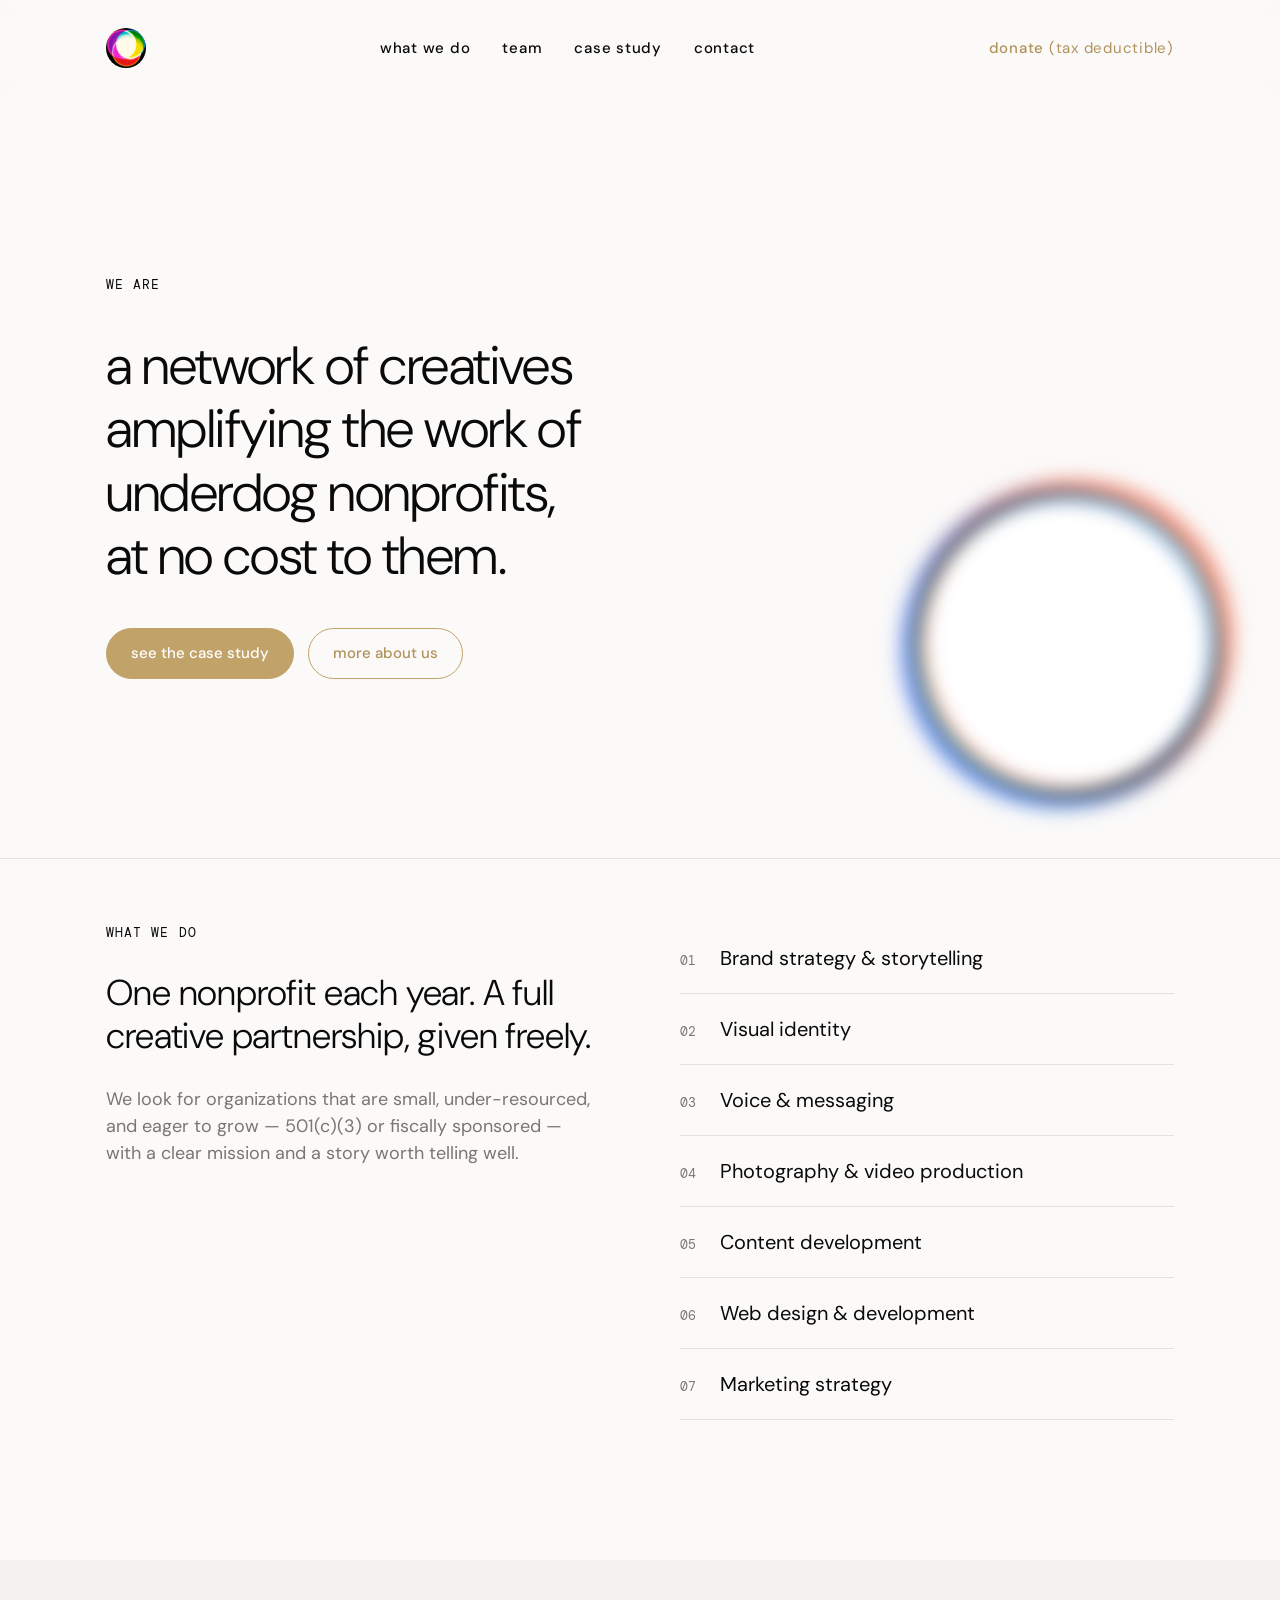
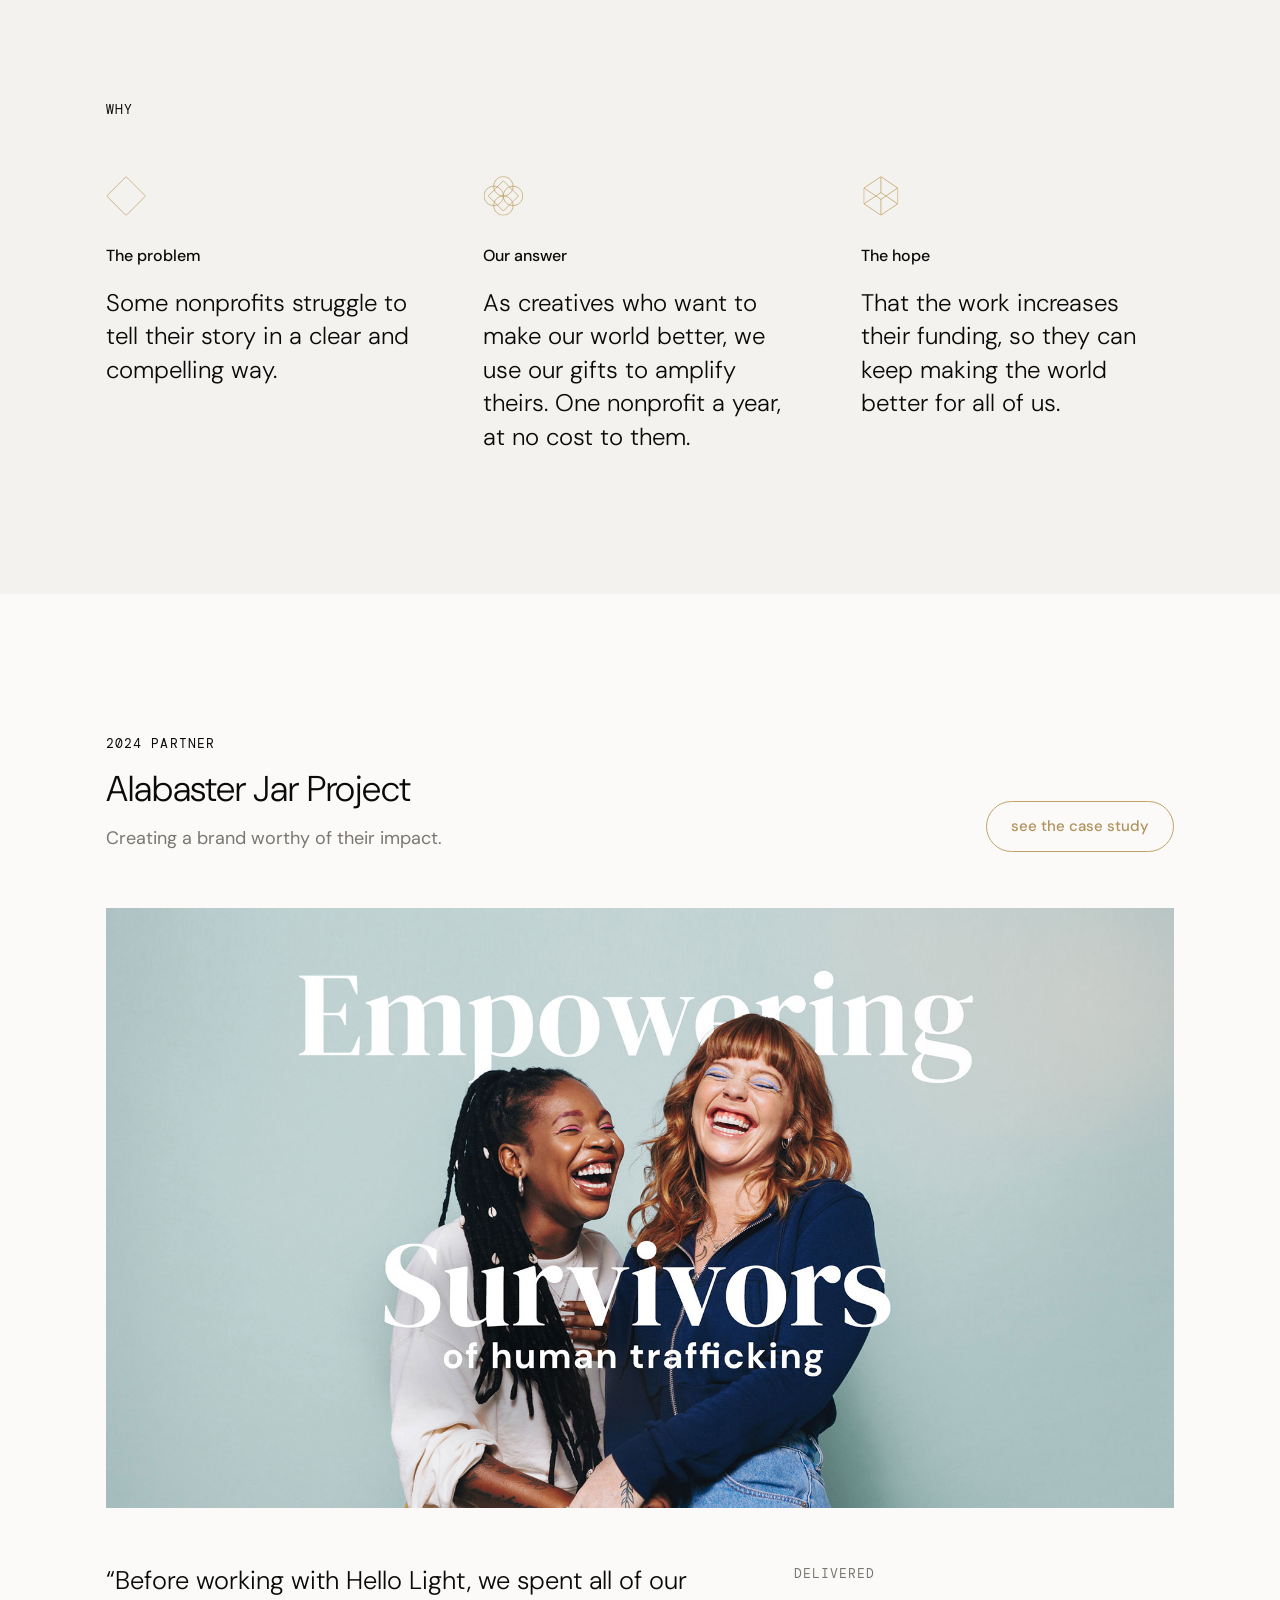
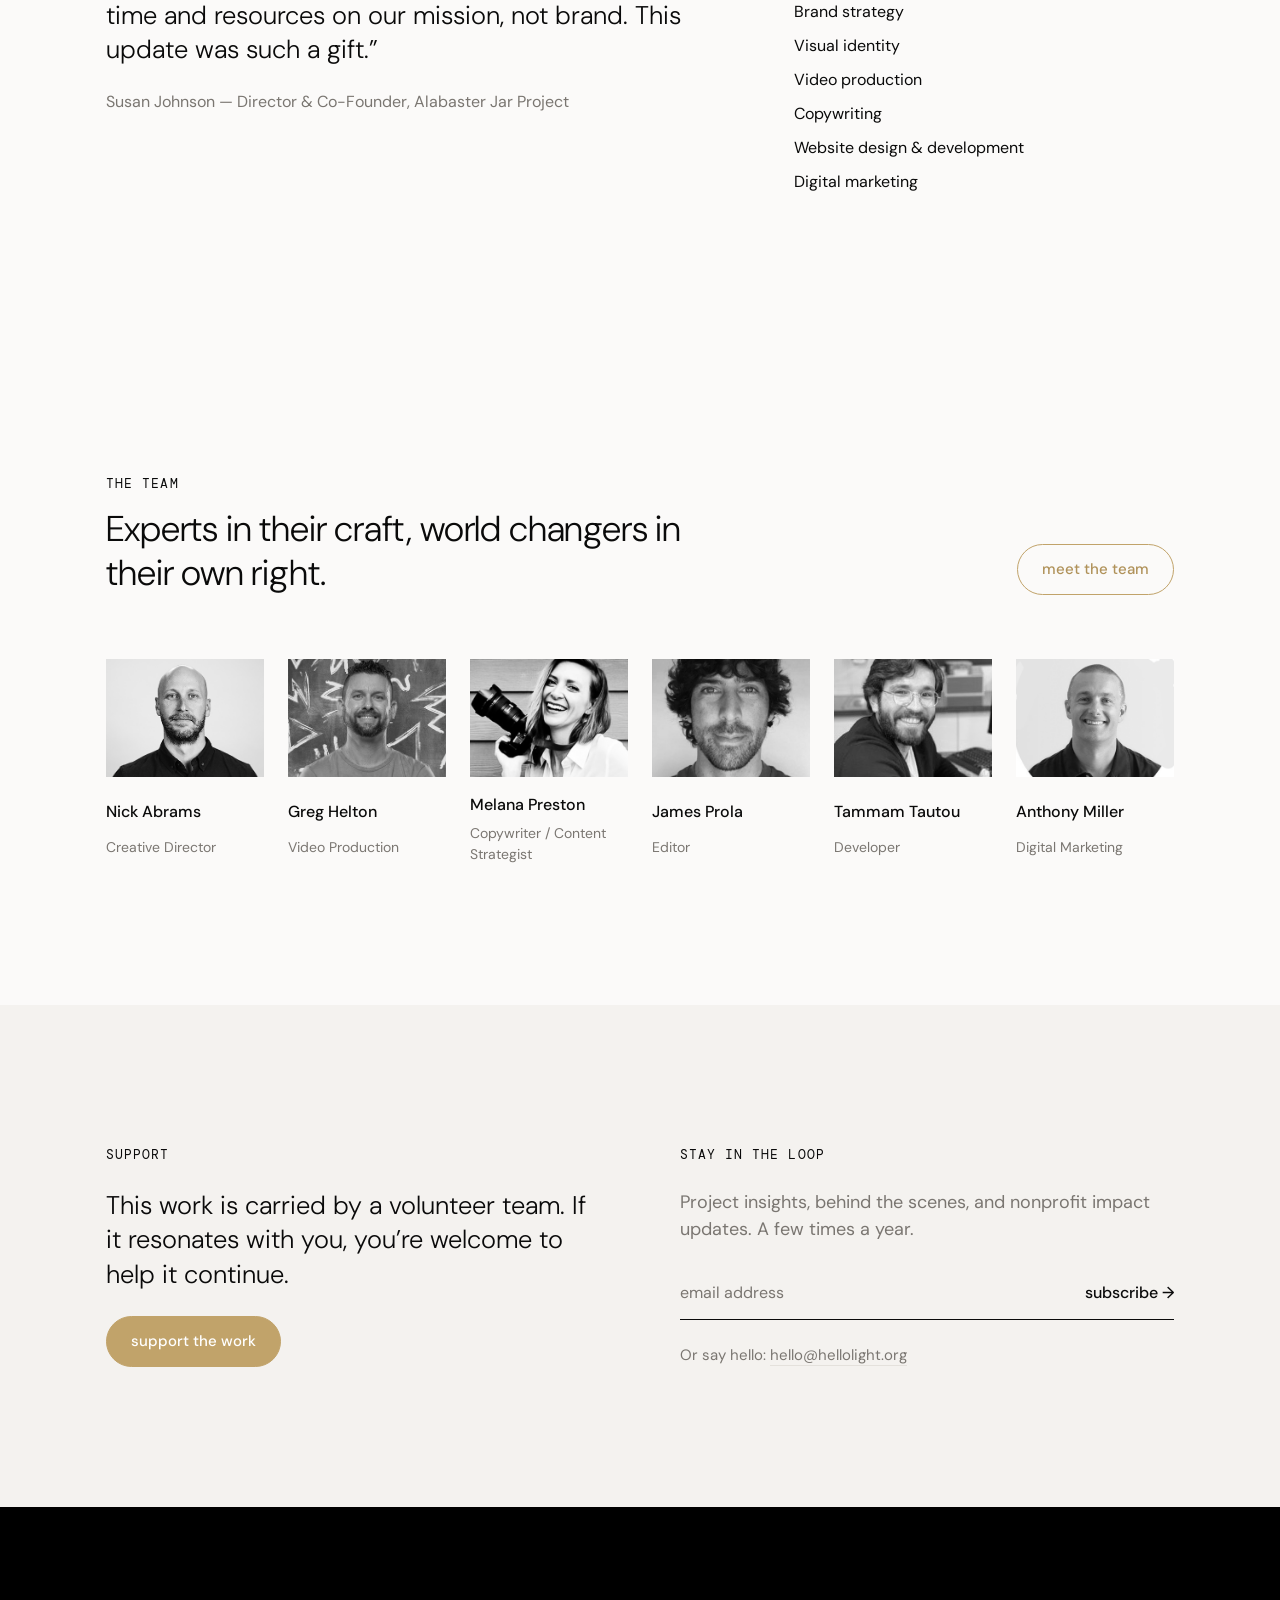
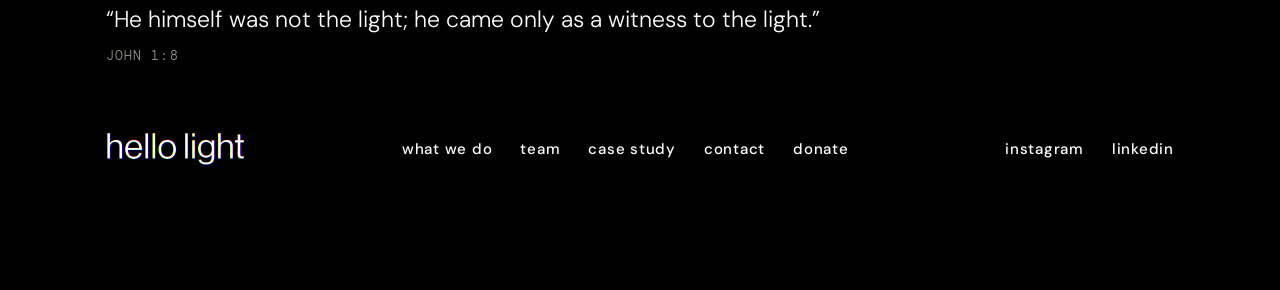
==== index.html @ 3134541d "Hello Light site v1: home, case study, team, privacy Co-Authored-By: Claude Fable 5.1 <noreply@anthr" ====
<!doctype html>
<html lang="en">
<head>
  <meta charset="utf-8">
  <meta name="viewport" content="width=device-width, initial-scale=1">
  <title>Hello Light — creatives amplifying underdog nonprofits</title>
  <meta name="description" content="A network of creatives amplifying the work of underdog nonprofits, at no cost to them. One nonprofit each year.">
  <meta property="og:title" content="Hello Light">
  <meta property="og:description" content="A network of creatives amplifying the work of underdog nonprofits, at no cost to them.">
  <meta property="og:type" content="website">
  <link rel="preconnect" href="https://fonts.googleapis.com">
  <link rel="preconnect" href="https://fonts.gstatic.com" crossorigin>
  <link href="https://fonts.googleapis.com/css2?family=DM+Mono:wght@400&family=DM+Sans:opsz,wght@9..40,300;9..40,400;9..40,500&display=swap" rel="stylesheet">
  <link rel="icon" type="image/png" sizes="32x32" href="assets/favicon-32.png">
  <link rel="icon" type="image/png" sizes="64x64" href="assets/favicon-64.png">
  <link rel="apple-touch-icon" href="assets/apple-touch-icon.png">
  <link rel="stylesheet" href="styles.css">
</head>
<body>

  <header class="nav" id="top">
    <a class="mark" href="#top" aria-label="Hello Light — home"><img src="assets/home/StoS-Website.jpg" alt="" width="40" height="40"></a>
    <nav class="nav__links" aria-label="Primary">
      <a href="#what-we-do">what we do</a>
      <a href="team.html">team</a>
      <a href="case-study.html">case study</a>
      <a href="#contact">contact</a>
    </nav>
    <a class="nav__donate" href="#support">donate <span>(tax deductible)</span></a>
    <button class="nav__toggle" aria-label="Menu" aria-expanded="false" aria-controls="mobile-menu">
      <span></span><span></span>
    </button>
  </header>

  <nav class="mobile-menu" id="mobile-menu" aria-label="Mobile">
    <a href="#what-we-do">what we do</a>
    <a href="team.html">team</a>
    <a href="case-study.html">case study</a>
    <a href="#contact">contact</a>
    <a href="#support" class="gold">donate</a>
  </nav>

  <main>

    <section class="hero">
      <div class="orb" aria-hidden="true">
        <span class="orb__r"></span><span class="orb__g"></span><span class="orb__b"></span><span class="orb__core"></span>
      </div>
      <p class="eyebrow">we are</p>
      <h1>a network of creatives amplifying the work of underdog nonprofits, at&nbsp;no&nbsp;cost&nbsp;to&nbsp;them.</h1>
      <div class="hero__ctas">
        <a class="btn btn--filled" href="case-study.html">see the case study</a>
        <a class="btn" href="#what-we-do">more about us</a>
      </div>
    </section>

    <section class="what" id="what-we-do">
      <div class="what__left">
        <p class="eyebrow">what we do</p>
        <h2>One nonprofit each year. A full creative partnership, given freely.</h2>
        <p class="muted">We look for organizations that are small, under-resourced, and eager to grow — 501(c)(3) or fiscally sponsored — with a clear mission and a story worth telling well.</p>
      </div>
      <ol class="services">
        <li><span>01</span>Brand strategy &amp; storytelling</li>
        <li><span>02</span>Visual identity</li>
        <li><span>03</span>Voice &amp; messaging</li>
        <li><span>04</span>Photography &amp; video production</li>
        <li><span>05</span>Content development</li>
        <li><span>06</span>Web design &amp; development</li>
        <li><span>07</span>Marketing strategy</li>
      </ol>
    </section>

    <section class="why">
      <p class="eyebrow">why</p>
      <div class="why__cols">
        <div>
          <img class="why__icon" src="assets/home/icon-problem.svg" alt="" width="40" height="40">
          <h3>The problem</h3>
          <p>Some nonprofits struggle to tell their story in a clear and compelling way.</p>
        </div>
        <div>
          <img class="why__icon" src="assets/home/icon-solution.svg" alt="" width="40" height="40">
          <h3>Our answer</h3>
          <p>As creatives who want to make our world better, we use our gifts to amplify theirs. One nonprofit a year, at no cost to them.</p>
        </div>
        <div>
          <img class="why__icon" src="assets/home/icon-transformation.svg" alt="" width="40" height="40">
          <h3>The hope</h3>
          <p>That the work increases their funding, so they can keep making the world better for all of us.</p>
        </div>
      </div>
    </section>

    <section class="case" id="case-study">
      <div class="case__head">
        <div>
          <p class="eyebrow">2024 partner</p>
          <h2>Alabaster Jar Project</h2>
          <p class="muted">Creating a brand worthy of their impact.</p>
        </div>
        <a class="btn" href="case-study.html">see the case study</a>
      </div>
      <figure class="case__media">
        <img src="assets/home/Hello-Light-Alabaster-Jar-Project-Hero-Banner.jpg" alt="Alabaster Jar Project — new website hero" loading="lazy">
      </figure>
      <div class="case__row">
        <blockquote>
          <p>“Before working with Hello Light, we spent all of our time and resources on our mission, not brand. This update was such a gift.”</p>
          <cite>Susan Johnson — Director &amp; Co-Founder, Alabaster Jar Project</cite>
        </blockquote>
        <ul class="delivered">
          <li class="eyebrow">delivered</li>
          <li>Brand strategy</li>
          <li>Visual identity</li>
          <li>Video production</li>
          <li>Copywriting</li>
          <li>Website design &amp; development</li>
          <li>Digital marketing</li>
        </ul>
      </div>
    </section>

    <section class="team" id="team">
      <div class="team__head">
        <div>
          <p class="eyebrow">the team</p>
          <h2>Experts in their craft, world changers in their own right.</h2>
        </div>
        <a class="btn" href="team.html">meet the team</a>
      </div>
      <ul class="team__grid">
        <li><div class="portrait"><img src="assets/team/nick.jpg" alt="" loading="lazy"></div><strong>Nick Abrams</strong><span>Creative Director</span></li>
        <li><div class="portrait"><img src="assets/team/greg.jpg" alt="" loading="lazy"></div><strong>Greg Helton</strong><span>Video Production</span></li>
        <li><div class="portrait"><img src="assets/team/melana.jpg" alt="" loading="lazy"></div><strong>Melana Preston</strong><span>Copywriter / Content Strategist</span></li>
        <li><div class="portrait"><img src="assets/team/jimmy.jpg" alt="" loading="lazy"></div><strong>James Prola</strong><span>Editor</span></li>
        <li><div class="portrait"><img src="assets/team/tammam.jpg" alt="" loading="lazy"></div><strong>Tammam Tautou</strong><span>Developer</span></li>
        <li><div class="portrait"><img src="assets/team/anthony.jpg" alt="" loading="lazy"></div><strong>Anthony Miller</strong><span>Digital Marketing</span></li>
      </ul>
    </section>

    <section class="support" id="support">
      <div class="support__ask">
        <p class="eyebrow">support</p>
        <p class="lede">This work is carried by a volunteer team. If it resonates with you, you’re welcome to help it continue.</p>
        <!-- Point this at your giving page (The Cause / Givebutter / etc.) -->
        <a class="btn btn--filled" href="#" data-donate>support the work</a>
      </div>
      <div class="support__news" id="contact">
        <p class="eyebrow">stay in the loop</p>
        <p class="muted">Project insights, behind the scenes, and nonprofit impact updates. A few times a year.</p>
        <!-- Wire `action` to your newsletter provider (Mailchimp / Buttondown / Formspree). -->
        <form class="newsletter" action="#" method="post">
          <label class="sr-only" for="email">Email address</label>
          <input id="email" name="email" type="email" placeholder="email address" required autocomplete="email">
          <button type="submit">subscribe <span aria-hidden="true">→</span></button>
        </form>
        <p class="muted small">Or say hello: <a href="mailto:hello@hellolight.org">hello@hellolight.org</a></p>
      </div>
    </section>

  </main>

  <footer class="footer">
    <p class="verse">“He himself was not the light; he came only as a witness to the light.”<br><span>John 1:8</span></p>
    <div class="footer__row">
      <a class="wordmark" href="#top"><img class="footer__logo" src="assets/home/hello-light-logo-horizontal-dark.svg" alt="hello light"></a>
      <nav class="footer__links" aria-label="Footer">
        <a href="#what-we-do">what we do</a>
        <a href="team.html">team</a>
        <a href="case-study.html">case study</a>
        <a href="#contact">contact</a>
        <a href="#support">donate</a>
      </nav>
      <div class="footer__social">
        <a href="https://www.instagram.com/_hello_light" rel="noopener" target="_blank">instagram</a>
        <a href="https://www.linkedin.com/company/hellolight" rel="noopener" target="_blank">linkedin</a>
      </div>
    </div>
    <div class="footer__legal">
      <span>© <span id="year">2026</span> Hello Light. All rights reserved.</span>
      <a href="privacy.html">Privacy &amp; Terms</a>
    </div>
  </footer>

  <script src="main.js"></script>
</body>
</html>
---- styles.css ----
/* ---------- Hello Light — base ---------- */
:root {
  --bg: #fbfaf9;
  --bg-2: #f4f2ef;
  --ink: #0a0a0a;
  --muted: #7a7671;
  --line: #e4e1dc;
  --gold: #c1a36a;
  --gold-deep: #b0925a;

  --sans: "DM Sans", system-ui, -apple-system, sans-serif;
  --mono: "DM Mono", ui-monospace, SFMono-Regular, Menlo, monospace;
  /* Wordmark: Neue Haas Grotesk Display Pro 55 Roman when you add an Adobe Fonts kit. */
  --wordmark: "neue-haas-grotesk-display", "DM Sans", system-ui, sans-serif;

  --pad: clamp(24px, 8.3vw, 120px);
  --max: 1440px;
}

*, *::before, *::after { box-sizing: border-box; }
html { scroll-behavior: smooth; -webkit-text-size-adjust: 100%; }
body {
  margin: 0;
  background: var(--bg);
  color: var(--ink);
  font-family: var(--sans);
  font-weight: 400;
  font-size: 18px;
  line-height: 1.5;
  -webkit-font-smoothing: antialiased;
}
img { max-width: 100%; display: block; }
a { color: inherit; text-decoration: none; }
h1, h2, h3, p, ul, ol, figure, blockquote { margin: 0; }
ul, ol { padding: 0; list-style: none; }
.sr-only { position: absolute; width: 1px; height: 1px; overflow: hidden; clip: rect(0 0 0 0); white-space: nowrap; }

/* ---------- type ---------- */
.eyebrow {
  font-family: var(--mono);
  font-size: 13px;
  letter-spacing: 0.08em;
  text-transform: uppercase;
  color: var(--ink);
}
h1 {
  font-weight: 300;
  font-size: clamp(34px, 4.2vw, 60px);
  line-height: 1.18;
  letter-spacing: -0.01em;
  max-width: min(20ch, 60%);
  position: relative; z-index: 1;
}
h2 {
  font-weight: 300;
  font-size: clamp(28px, 2.8vw, 40px);
  line-height: 1.22;
  letter-spacing: -0.005em;
}
h3 { font-weight: 500; font-size: 16px; }
.muted { color: var(--muted); }
.small { font-size: 15px; }
.lede { font-weight: 300; font-size: clamp(22px, 2vw, 28px); line-height: 1.35; }
.wordmark { font-family: var(--wordmark); font-size: 22px; letter-spacing: 0.05em; display: inline-flex; align-items: center; }
.wordmark img { height: 22px; width: auto; display: block; }
.wordmark--light { color: #fff; }
.mark { display: inline-flex; }
.mark img { width: 40px; height: 40px; border-radius: 50%; display: block; transition: transform .4s ease; }
.mark:hover img { transform: rotate(120deg); }

/* ---------- buttons ---------- */
.btn {
  display: inline-flex; align-items: center; gap: 8px;
  padding: 13px 24px;
  border: 1px solid var(--gold);
  border-radius: 999px;
  font-weight: 500;
  font-size: 15px;
  color: var(--gold-deep);
  transition: background .25s ease, color .25s ease, border-color .25s ease, transform .25s ease;
  white-space: nowrap;
}
.btn:hover { background: var(--gold); color: #fff; }
.btn--filled { background: var(--gold); color: #fff; }
.btn--filled:hover { background: var(--gold-deep); border-color: var(--gold-deep); }
.btn:active { transform: translateY(1px); }

/* ---------- layout ---------- */
section, .nav, .footer { padding-left: var(--pad); padding-right: var(--pad); }
section > *, .nav > *, .footer > * { max-width: var(--max); }

/* nav */
.nav {
  position: sticky; top: 0; z-index: 20;
  display: flex; align-items: center; justify-content: space-between;
  padding-top: 28px; padding-bottom: 28px;
  background: color-mix(in srgb, var(--bg) 86%, transparent);
  backdrop-filter: blur(10px); -webkit-backdrop-filter: blur(10px);
  transition: padding .3s ease;
}
.nav.is-scrolled { padding-top: 16px; padding-bottom: 16px; }
.nav__links { display: flex; gap: 32px; }
.nav__links a, .nav__donate, .footer__links a, .footer__social a {
  font-weight: 500; font-size: 15px; letter-spacing: 0.05em;
  position: relative;
}
.nav__links a::after, .footer__links a::after, .footer__social a::after {
  content: ""; position: absolute; left: 0; bottom: -4px; height: 1px; width: 100%;
  background: currentColor; transform: scaleX(0); transform-origin: left;
  transition: transform .3s ease;
}
.nav__links a:hover::after, .footer__links a:hover::after, .footer__social a:hover::after { transform: scaleX(1); }
.nav__donate { color: var(--gold-deep); }
.nav__donate span { font-weight: 400; }
.nav__toggle {
  display: none; background: none; border: 0; padding: 8px; cursor: pointer;
  width: 40px; height: 40px; flex-direction: column; justify-content: center; gap: 6px;
}
.nav__toggle span { display: block; height: 1px; background: var(--ink); transition: transform .3s ease, opacity .3s ease; }
.nav__toggle[aria-expanded="true"] span:first-child { transform: translateY(3.5px) rotate(45deg); }
.nav__toggle[aria-expanded="true"] span:last-child { transform: translateY(-3.5px) rotate(-45deg); }
.mobile-menu {
  display: none; flex-direction: column; gap: 24px;
  padding: 24px var(--pad) 40px;
  background: var(--bg); border-bottom: 1px solid var(--line);
  font-weight: 300; font-size: 28px;
}
.mobile-menu.is-open { display: flex; }
.mobile-menu .gold { color: var(--gold-deep); }

/* hero */
.hero {
  position: relative; overflow: hidden;
  padding-top: clamp(96px, 14vw, 200px); padding-bottom: clamp(96px, 14vw, 200px);
  display: flex; flex-direction: column; gap: 40px;
}
.hero .eyebrow, .hero__ctas { position: relative; z-index: 1; }
.hero h1 { max-width: min(20ch, 62%); }
.hero__ctas { display: flex; flex-wrap: wrap; gap: 14px; }

/* the light — chromatic aberration orb, kept quiet */
.orb {
  position: absolute; right: calc(var(--pad) - 60px); top: 50%;
  width: clamp(220px, 26vw, 380px); aspect-ratio: 1;
  transform: translateY(-50%);
  pointer-events: none;
  opacity: .95;
  z-index: 0;
}
.orb span { position: absolute; inset: 0; border-radius: 50%; filter: blur(10px); }
.orb__r { background: radial-gradient(circle, transparent 0 56%, rgba(255,70,30,.9) 60%, transparent 68%); transform: translate(7px, -5px) scale(1.02); mix-blend-mode: multiply; }
.orb__g { background: radial-gradient(circle, transparent 0 56%, rgba(0,190,110,.6) 60%, transparent 68%); transform: translate(-2px, 4px); mix-blend-mode: multiply; }
.orb__b { background: radial-gradient(circle, transparent 0 56%, rgba(30,80,255,.9) 60%, transparent 68%); transform: translate(-8px, 6px) scale(1.02); mix-blend-mode: multiply; }
.orb__core { background: radial-gradient(circle, #fff 0 52%, rgba(255,255,255,.95) 58%, transparent 64%); filter: blur(4px); }
@media (prefers-reduced-motion: no-preference) {
  .orb { animation: drift 14s ease-in-out infinite; }
  @keyframes drift {
    0%, 100% { transform: translateY(-50%) translateX(0); }
    50% { transform: translateY(-54%) translateX(-10px); }
  }
}

/* what we do */
.what {
  border-top: 1px solid var(--line);
  padding-top: 64px; padding-bottom: 140px;
  display: grid; grid-template-columns: 1fr 1fr; gap: 80px; align-items: start;
}
.what__left { display: grid; gap: 28px; max-width: 560px; }
.services li {
  display: flex; align-items: baseline; gap: 24px;
  padding: 20px 0; border-bottom: 1px solid var(--line);
  font-size: 20px;
}
.services li span { font-family: var(--mono); font-size: 13px; color: var(--muted); }

/* why */
.why {
  background: var(--bg-2);
  padding-top: 140px; padding-bottom: 140px;
  display: grid; gap: 56px;
}
.why__cols { display: grid; grid-template-columns: repeat(3, 1fr); gap: 64px; }
.why__cols div { display: grid; gap: 18px; align-content: start; }
.why__icon { width: 40px; height: 40px; margin-bottom: 10px; }
.why__cols p { font-weight: 300; font-size: 24px; line-height: 1.4; }

/* case study */
.case { padding-top: 140px; padding-bottom: 140px; display: grid; gap: 56px; }
.case__head { display: flex; justify-content: space-between; align-items: flex-end; gap: 32px; }
.case__head > div { display: grid; gap: 14px; }
.case__media { aspect-ratio: 16 / 9; background: #e6e3de; overflow: hidden; }
.case__media img { width: 100%; height: 100%; object-fit: cover; }
.case__row { display: grid; grid-template-columns: 1.6fr 1fr; gap: 80px; align-items: start; }
blockquote { display: grid; gap: 22px; max-width: 720px; }
blockquote p { font-weight: 300; font-size: clamp(22px, 2vw, 28px); line-height: 1.35; }
blockquote cite { font-style: normal; color: var(--muted); font-size: 16px; }
.delivered { display: grid; gap: 10px; font-size: 16px; }
.delivered .eyebrow { color: var(--muted); margin-bottom: 6px; }

/* team */
.team { padding-top: 140px; padding-bottom: 140px; display: grid; gap: 64px; }
.team__head { display: flex; justify-content: space-between; align-items: flex-end; gap: 32px; }
.team__head > div { display: grid; gap: 14px; max-width: 640px; }
.team__grid { display: grid; grid-template-columns: repeat(6, 1fr); gap: 24px; }
.team__grid li { display: grid; gap: 6px; }
.portrait { aspect-ratio: 4 / 3; background: #e6e3de; overflow: hidden; margin-bottom: 10px; }
.portrait img { width: 100%; height: 100%; object-fit: cover; filter: grayscale(1); transition: filter .4s ease; }
.team__grid li:hover .portrait img { filter: grayscale(0); }
.team__grid strong { font-weight: 500; font-size: 16px; }
.team__grid span { font-size: 14px; color: var(--muted); }

/* support + newsletter */
.support {
  background: var(--bg-2);
  padding-top: 140px; padding-bottom: 140px;
  display: grid; grid-template-columns: 1fr 1fr; gap: 80px; align-items: start;
}
.support__ask, .support__news { display: grid; gap: 24px; align-content: start; }
.support__ask { max-width: 560px; }
.support__ask .btn { justify-self: start; }
.support__news { max-width: 520px; }
.newsletter { display: flex; border-bottom: 1px solid var(--ink); }
.newsletter input {
  flex: 1; min-width: 0; border: 0; background: none; padding: 14px 0;
  font: inherit; font-size: 16px; color: var(--ink); outline: none;
}
.newsletter input::placeholder { color: var(--muted); }
.newsletter button {
  border: 0; background: none; padding: 14px 0 14px 24px; cursor: pointer;
  font: inherit; font-weight: 500; font-size: 16px; color: var(--ink);
}
.newsletter button:hover { color: var(--gold-deep); }
.support__news a { border-bottom: 1px solid var(--line); }

/* footer */
.footer {
  background: #000; color: #fff;
  padding-top: 96px; padding-bottom: 40px;
  display: grid; gap: 64px;
}
.footer__logo { height: 34px !important; width: auto; }
.verse { font-weight: 300; font-size: clamp(20px, 1.8vw, 24px); line-height: 1.4; max-width: 720px; }
.verse span { font-family: var(--mono); font-size: 13px; letter-spacing: .08em; text-transform: uppercase; color: #9a958e; display: inline-block; margin-top: 12px; }
.footer__row { display: flex; justify-content: space-between; align-items: center; gap: 32px; flex-wrap: wrap; }
.footer__links, .footer__social { display: flex; gap: 28px; }
.footer__legal { display: flex; justify-content: space-between; gap: 16px; font-size: 13px; color: #9a958e; flex-wrap: wrap; }

/* reveal on scroll */
.reveal { opacity: 0; transform: translateY(14px); transition: opacity .8s ease, transform .8s ease; }
.reveal.is-visible { opacity: 1; transform: none; }
@media (prefers-reduced-motion: reduce) { .reveal { opacity: 1; transform: none; transition: none; } }

/* ---------- responsive ---------- */
@media (max-width: 1100px) {
  .team__grid { grid-template-columns: repeat(3, 1fr); gap: 32px 24px; }
}
@media (max-width: 860px) {
  .nav__links, .nav__donate { display: none; }
  .nav__toggle { display: flex; }
  .what, .support, .case__row { grid-template-columns: 1fr; gap: 56px; }
  .why__cols { grid-template-columns: 1fr; gap: 40px; }
  .case__head, .team__head { flex-direction: column; align-items: flex-start; }
  .what, .why, .case, .team, .support { padding-top: 96px; padding-bottom: 96px; }
  .hero h1 { max-width: 20ch; }
  .orb { right: -28%; top: -9%; bottom: auto; transform: none; opacity: .7; width: 240px; animation: none; }
  .footer__links, .footer__social { flex-wrap: wrap; gap: 16px 24px; }
  .footer__row { flex-direction: column; align-items: flex-start; }
}
@media (max-width: 520px) {
  .team__grid { grid-template-columns: repeat(2, 1fr); }
  .hero__ctas .btn { width: 100%; justify-content: center; }
}

/* ---------- subpages ---------- */
.page-hero { padding-top: clamp(72px, 9vw, 128px); padding-bottom: clamp(56px, 6vw, 96px); display: grid; gap: 24px; }
.page-hero h1 { max-width: 22ch; }
.page-hero .lede { max-width: 640px; }
.nav__links a[aria-current="page"]::after { transform: scaleX(1); }

/* case study */
.cs-media { padding-top: 0; padding-bottom: clamp(56px, 6vw, 96px); }
.cs-media figure { background: #e6e3de; overflow: hidden; }
.cs-media figure img { width: 100%; height: 100%; object-fit: cover; }
.cs-media--full figure { aspect-ratio: 16 / 9; }
.cs-media--pair { display: grid; grid-template-columns: 1fr 1fr; gap: 24px; }
.cs-media--pair figure { aspect-ratio: 4 / 3; }
.cs-intro { padding-top: clamp(24px, 3vw, 48px); padding-bottom: clamp(72px, 9vw, 128px); display: grid; grid-template-columns: 1fr 1.6fr; gap: 80px; align-items: start; }
.cs-intro dl { display: grid; gap: 22px; margin: 0; }
.cs-intro dt { font-family: var(--mono); font-size: 12px; letter-spacing: .08em; text-transform: uppercase; color: var(--muted); margin-bottom: 6px; }
.cs-intro dd { margin: 0; font-size: 16px; line-height: 1.5; }
.cs-intro dd a { border-bottom: 1px solid var(--line); }
.cs-intro__body, .cs-text { display: grid; gap: 22px; }
.cs-intro__body h2, .cs-text h2 { max-width: 20ch; }
.cs-intro__body p:not(.eyebrow), .cs-text p:not(.eyebrow) { max-width: 640px; font-size: 19px; line-height: 1.6; }
.cs-text { padding-top: 0; padding-bottom: clamp(72px, 9vw, 128px); }
.cs-delivered { padding-top: 0; padding-bottom: clamp(72px, 9vw, 128px); display: grid; gap: 24px; }
.services--two { display: grid; grid-template-columns: 1fr 1fr; column-gap: 64px; }
.cs-quotes { background: var(--bg-2); padding-top: clamp(72px, 9vw, 128px); padding-bottom: clamp(72px, 9vw, 128px); display: grid; grid-template-columns: 1fr 1fr; gap: 64px; }
.cs-next { padding-top: clamp(72px, 9vw, 128px); padding-bottom: clamp(72px, 9vw, 128px); display: grid; gap: 32px; }
.cs-next .lede { max-width: 720px; }

/* team page */
.people { padding-top: 0; padding-bottom: clamp(72px, 9vw, 128px); }
.people__list { display: grid; gap: 64px; }
.people__list li { display: grid; grid-template-columns: 280px 1fr; gap: 48px; align-items: start; padding-top: 48px; border-top: 1px solid var(--line); }
.people__list .portrait { margin: 0; }
.people__meta { display: grid; gap: 12px; max-width: 560px; }
.people__meta h2 { font-size: 28px; }
.people__meta .eyebrow { color: var(--muted); }

/* legal */
.legal { padding-top: 0; padding-bottom: clamp(72px, 9vw, 128px); display: grid; gap: 72px; max-width: calc(720px + 2 * var(--pad)); }
.legal article { display: grid; gap: 14px; }
.legal h2 { margin-bottom: 8px; }
.legal h3 { margin-top: 18px; }
.legal p { font-size: 17px; line-height: 1.6; color: #3a3733; }
.legal a { border-bottom: 1px solid var(--line); }

@media (max-width: 860px) {
  .cs-intro, .cs-quotes, .services--two, .cs-media--pair { grid-template-columns: 1fr; }
  .people__list li { grid-template-columns: 1fr; gap: 24px; }
  .people__list .portrait { max-width: 280px; }
}

/* full-bleed image band */
.band { padding: 0 0 clamp(72px, 9vw, 128px); }
.band figure { max-width: none; aspect-ratio: 3 / 1; background: #e6e3de; overflow: hidden; }
.band figure img { width: 100%; height: 100%; object-fit: cover; }

/* case study phases */
.phase { padding-top: 0; padding-bottom: clamp(96px, 10vw, 160px); display: grid; gap: 40px; }
.phase__head { display: grid; grid-template-columns: 1fr 1.6fr; gap: 80px; align-items: start; }
.phase__head h2 { max-width: 18ch; }
.phase__head p:not(.eyebrow) { max-width: 560px; font-size: 18px; line-height: 1.6; color: var(--muted); }
.phase__title { display: grid; gap: 12px; }
.grid-2 { display: grid; grid-template-columns: 1fr 1fr; gap: 24px; align-items: start; }
.grid-2 figure, .grid-1 figure { background: #f1efeb; overflow: hidden; }
.grid-2 img, .grid-1 img, .grid-1 video { width: 100%; height: auto; display: block; }
.grid-1 { display: grid; gap: 24px; }
.grid-1.narrow figure { max-width: 900px; }
.grid-2.square figure { aspect-ratio: 1; }
.grid-2.square img { height: 100%; object-fit: cover; }
video { background: #000; }
@media (max-width: 860px) {
  .phase__head, .grid-2 { grid-template-columns: 1fr; gap: 24px; }
  .band figure { aspect-ratio: 16 / 9; }
}
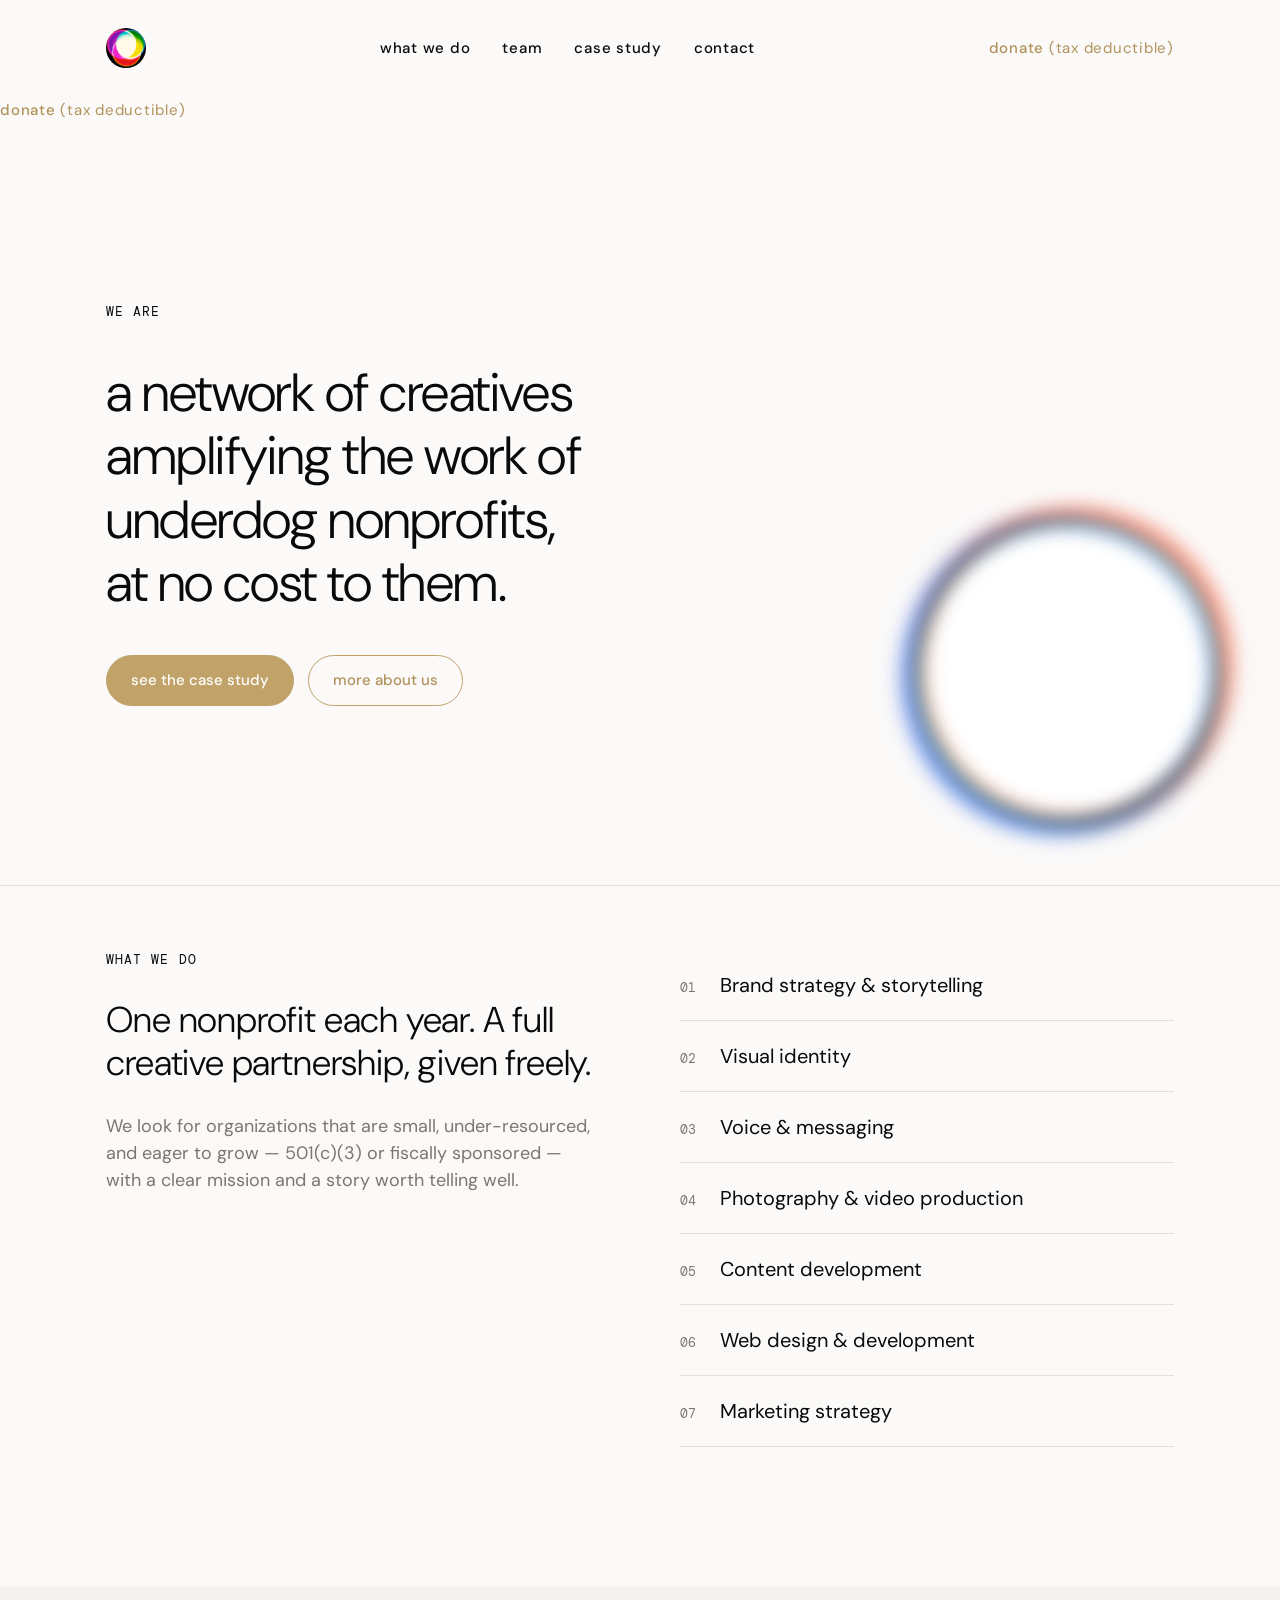
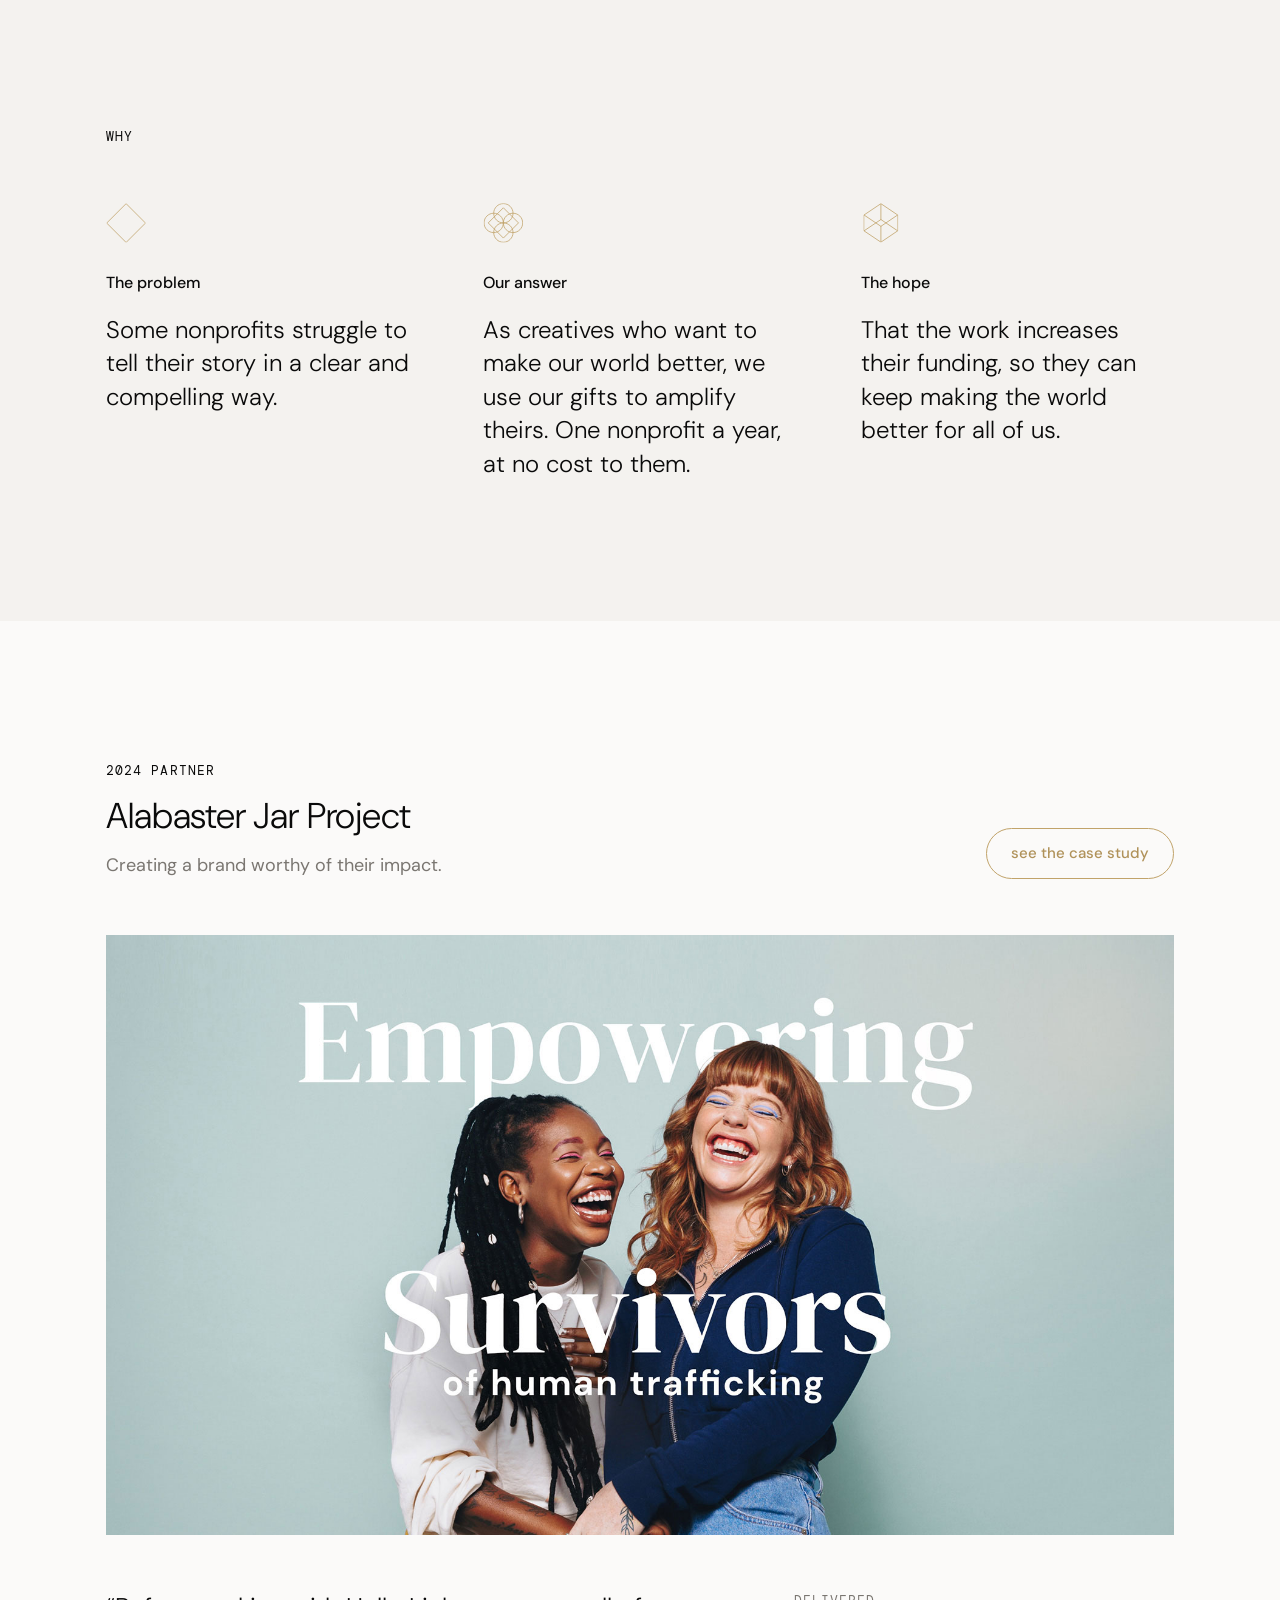
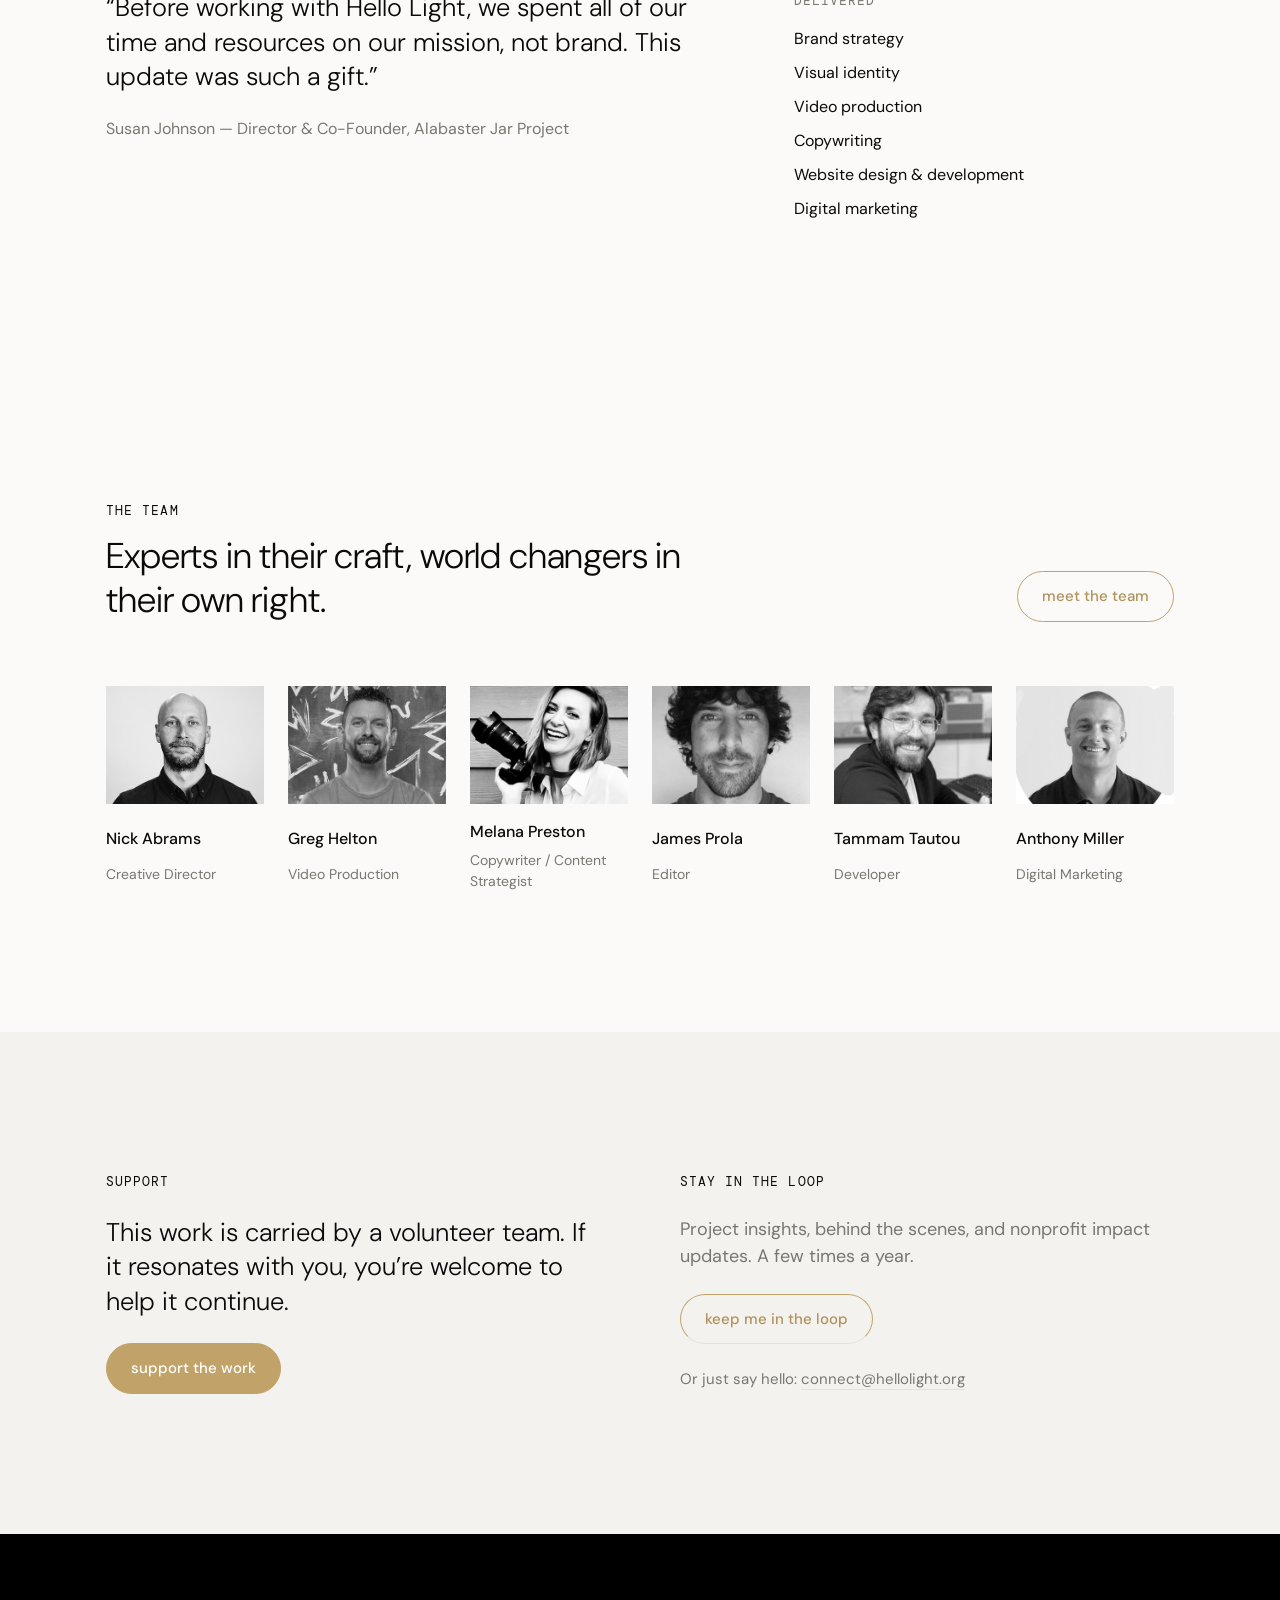
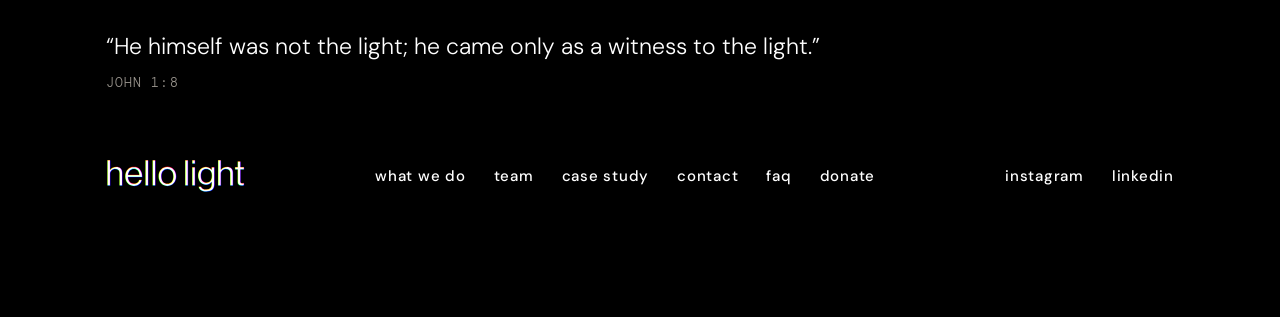
==== commit 8e090ad0: "Close loops: donate page (RaiseDonors), FAQ, team bios, mailto newsletter, connect@ email, og:image " ====
--- a/index.html
+++ b/index.html
@@ -8,6 +8,7 @@
   <meta property="og:title" content="Hello Light">
   <meta property="og:description" content="A network of creatives amplifying the work of underdog nonprofits, at no cost to them.">
   <meta property="og:type" content="website">
+  <meta property="og:image" content="https://www.hellolight.org/assets/og-image.jpg">
   <link rel="preconnect" href="https://fonts.googleapis.com">
   <link rel="preconnect" href="https://fonts.gstatic.com" crossorigin>
   <link href="https://fonts.googleapis.com/css2?family=DM+Mono:wght@400&family=DM+Sans:opsz,wght@9..40,300;9..40,400;9..40,500&display=swap" rel="stylesheet">
@@ -26,6 +27,16 @@
       <a href="case-study.html">case study</a>
       <a href="#contact">contact</a>
     </nav>
+    <a class="nav__donate" href="donate.html">donate <span>(tax deductible)</span></a>
+    <button class="nav__toggle" aria-label="Menu" aria-expanded="false" aria-controls="mobile-menu"><span></span><span></span></button>
+  </header>
+  <nav class="mobile-menu" id="mobile-menu" aria-label="Mobile">
+    <a href="#what-we-do">what we do</a>
+    <a href="team.html">team</a>
+    <a href="case-study.html">case study</a>
+    <a href="#contact">contact</a>
+    <a href="donate.html" class="gold">donate</a>
+  </nav>
     <a class="nav__donate" href="#support">donate <span>(tax deductible)</span></a>
     <button class="nav__toggle" aria-label="Menu" aria-expanded="false" aria-controls="mobile-menu">
       <span></span><span></span>
@@ -143,19 +154,13 @@
       <div class="support__ask">
         <p class="eyebrow">support</p>
         <p class="lede">This work is carried by a volunteer team. If it resonates with you, you’re welcome to help it continue.</p>
-        <!-- Point this at your giving page (The Cause / Givebutter / etc.) -->
-        <a class="btn btn--filled" href="#" data-donate>support the work</a>
+        <a class="btn btn--filled" href="donate.html">support the work</a>
       </div>
       <div class="support__news" id="contact">
         <p class="eyebrow">stay in the loop</p>
         <p class="muted">Project insights, behind the scenes, and nonprofit impact updates. A few times a year.</p>
-        <!-- Wire `action` to your newsletter provider (Mailchimp / Buttondown / Formspree). -->
-        <form class="newsletter" action="#" method="post">
-          <label class="sr-only" for="email">Email address</label>
-          <input id="email" name="email" type="email" placeholder="email address" required autocomplete="email">
-          <button type="submit">subscribe <span aria-hidden="true">→</span></button>
-        </form>
-        <p class="muted small">Or say hello: <a href="mailto:hello@hellolight.org">hello@hellolight.org</a></p>
+        <a class="btn" href="mailto:connect@hellolight.org?subject=Keep%20me%20in%20the%20loop">keep me in the loop</a>
+        <p class="muted small">Or just say hello: <a href="mailto:connect@hellolight.org">connect@hellolight.org</a></p>
       </div>
     </section>
 
@@ -164,13 +169,14 @@
   <footer class="footer">
     <p class="verse">“He himself was not the light; he came only as a witness to the light.”<br><span>John 1:8</span></p>
     <div class="footer__row">
-      <a class="wordmark" href="#top"><img class="footer__logo" src="assets/home/hello-light-logo-horizontal-dark.svg" alt="hello light"></a>
+      <a class="wordmark" href="index.html"><img class="footer__logo" src="assets/home/hello-light-logo-horizontal-dark.svg" alt="hello light"></a>
       <nav class="footer__links" aria-label="Footer">
         <a href="#what-we-do">what we do</a>
         <a href="team.html">team</a>
         <a href="case-study.html">case study</a>
         <a href="#contact">contact</a>
-        <a href="#support">donate</a>
+        <a href="faq.html">faq</a>
+        <a href="donate.html">donate</a>
       </nav>
       <div class="footer__social">
         <a href="https://www.instagram.com/_hello_light" rel="noopener" target="_blank">instagram</a>
--- a/styles.css
+++ b/styles.css
@@ -220,6 +220,7 @@
 .support__ask { max-width: 560px; }
 .support__ask .btn { justify-self: start; }
 .support__news { max-width: 520px; }
+.support__news .btn { justify-self: start; }
 .newsletter { display: flex; border-bottom: 1px solid var(--ink); }
 .newsletter input {
   flex: 1; min-width: 0; border: 0; background: none; padding: 14px 0;
@@ -308,6 +309,8 @@
 .people__meta { display: grid; gap: 12px; max-width: 560px; }
 .people__meta h2 { font-size: 28px; }
 .people__meta .eyebrow { color: var(--muted); }
+.people__link { font-size: 14px; font-weight: 500; letter-spacing: .04em; border-bottom: 1px solid var(--line); justify-self: start; }
+.people__link:hover { color: var(--gold-deep); border-color: var(--gold); }
 
 /* legal */
 .legal { padding-top: 0; padding-bottom: clamp(72px, 9vw, 128px); display: grid; gap: 72px; max-width: calc(720px + 2 * var(--pad)); }
@@ -342,7 +345,30 @@
 .grid-2.square figure { aspect-ratio: 1; }
 .grid-2.square img { height: 100%; object-fit: cover; }
 video { background: #000; }
+.embed { aspect-ratio: 16 / 9; background: #000; }
+.embed iframe { width: 100%; height: 100%; border: 0; display: block; }
 @media (max-width: 860px) {
   .phase__head, .grid-2 { grid-template-columns: 1fr; gap: 24px; }
   .band figure { aspect-ratio: 16 / 9; }
 }
+
+/* donate */
+.donate { padding-top: 0; padding-bottom: clamp(96px, 10vw, 160px); display: grid; grid-template-columns: 1fr 1.4fr; gap: 80px; align-items: start; }
+.donate__aside { display: grid; gap: 22px; max-width: 460px; }
+.donate__aside p:not(.eyebrow) { color: var(--muted); font-size: 17px; line-height: 1.6; }
+.donate__form { min-height: 560px; background: #fff; border: 1px solid var(--line); padding: 24px; }
+@media (max-width: 860px) { .donate { grid-template-columns: 1fr; gap: 40px; } .donate__form { padding: 12px; } }
+
+/* faq */
+.faq { padding-top: 0; padding-bottom: clamp(96px, 10vw, 160px); display: grid; gap: 40px; }
+.faq__list { max-width: 760px; border-top: 1px solid var(--line); }
+.faq__item { border-bottom: 1px solid var(--line); }
+.faq__item summary { list-style: none; cursor: pointer; display: flex; justify-content: space-between; align-items: center; gap: 24px; padding: 24px 0; font-weight: 300; font-size: clamp(20px, 1.8vw, 24px); line-height: 1.3; }
+.faq__item summary::-webkit-details-marker { display: none; }
+.faq__icon { position: relative; flex: 0 0 18px; height: 18px; }
+.faq__icon::before, .faq__icon::after { content: ""; position: absolute; background: var(--gold); left: 0; top: 8px; width: 18px; height: 1px; transition: transform .3s ease; }
+.faq__icon::after { transform: rotate(90deg); }
+.faq__item[open] .faq__icon::after { transform: rotate(0); }
+.faq__item p { padding: 0 0 28px; max-width: 640px; color: #3a3733; font-size: 17px; line-height: 1.65; }
+.faq__item p a { border-bottom: 1px solid var(--line); }
+.faq__item p a:hover { color: var(--gold-deep); border-color: var(--gold); }
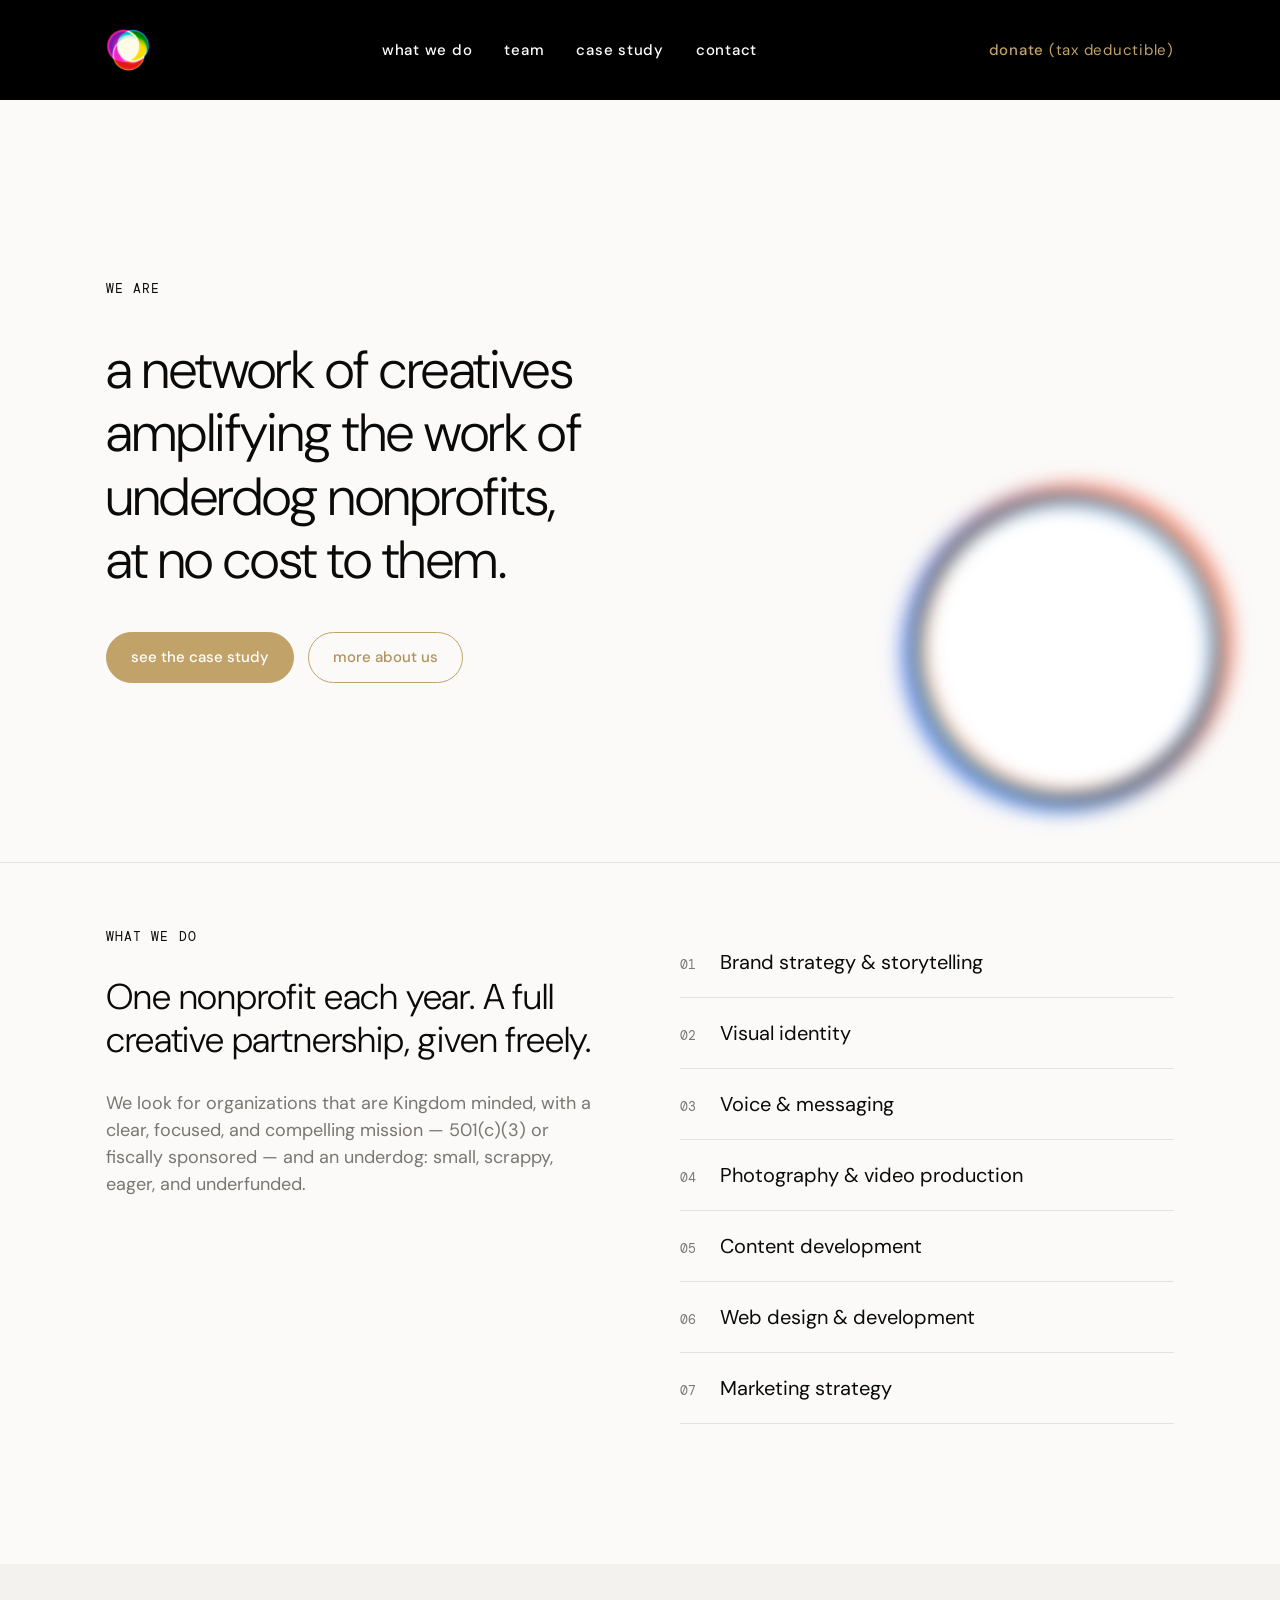
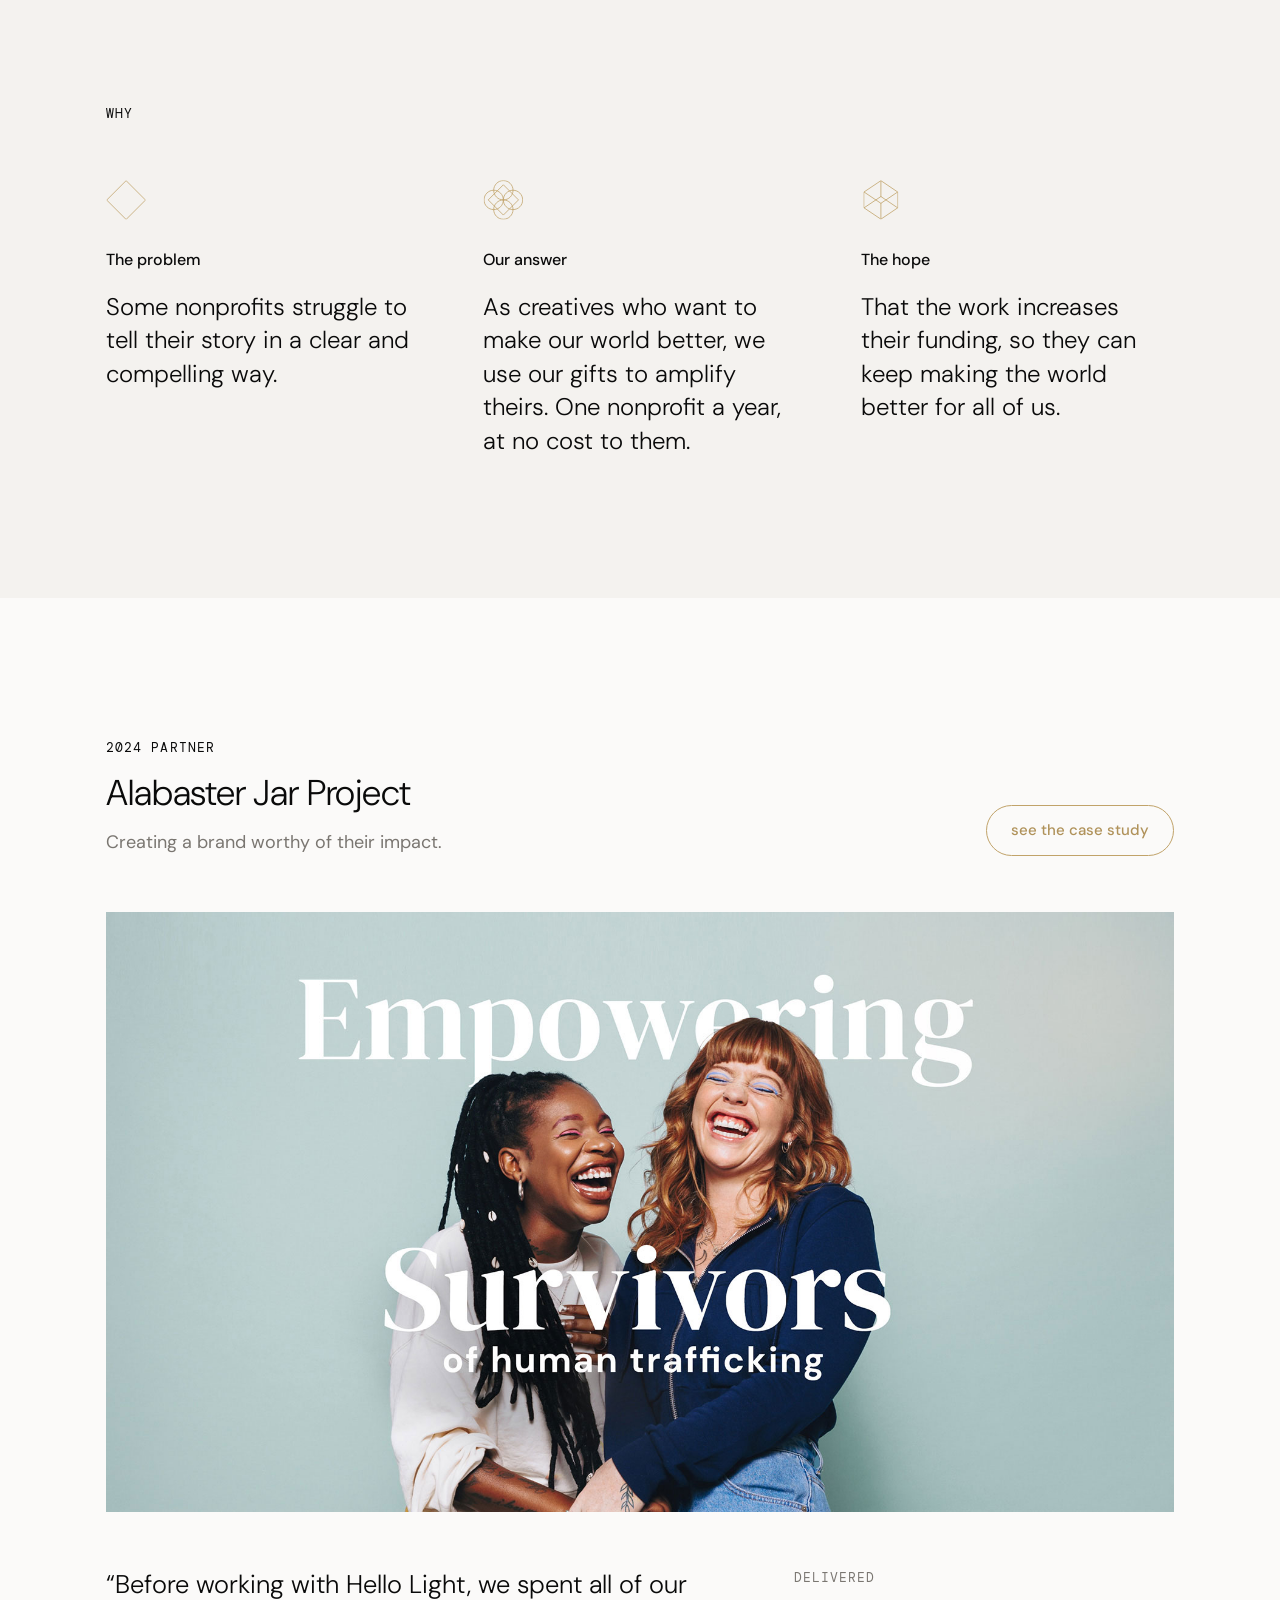
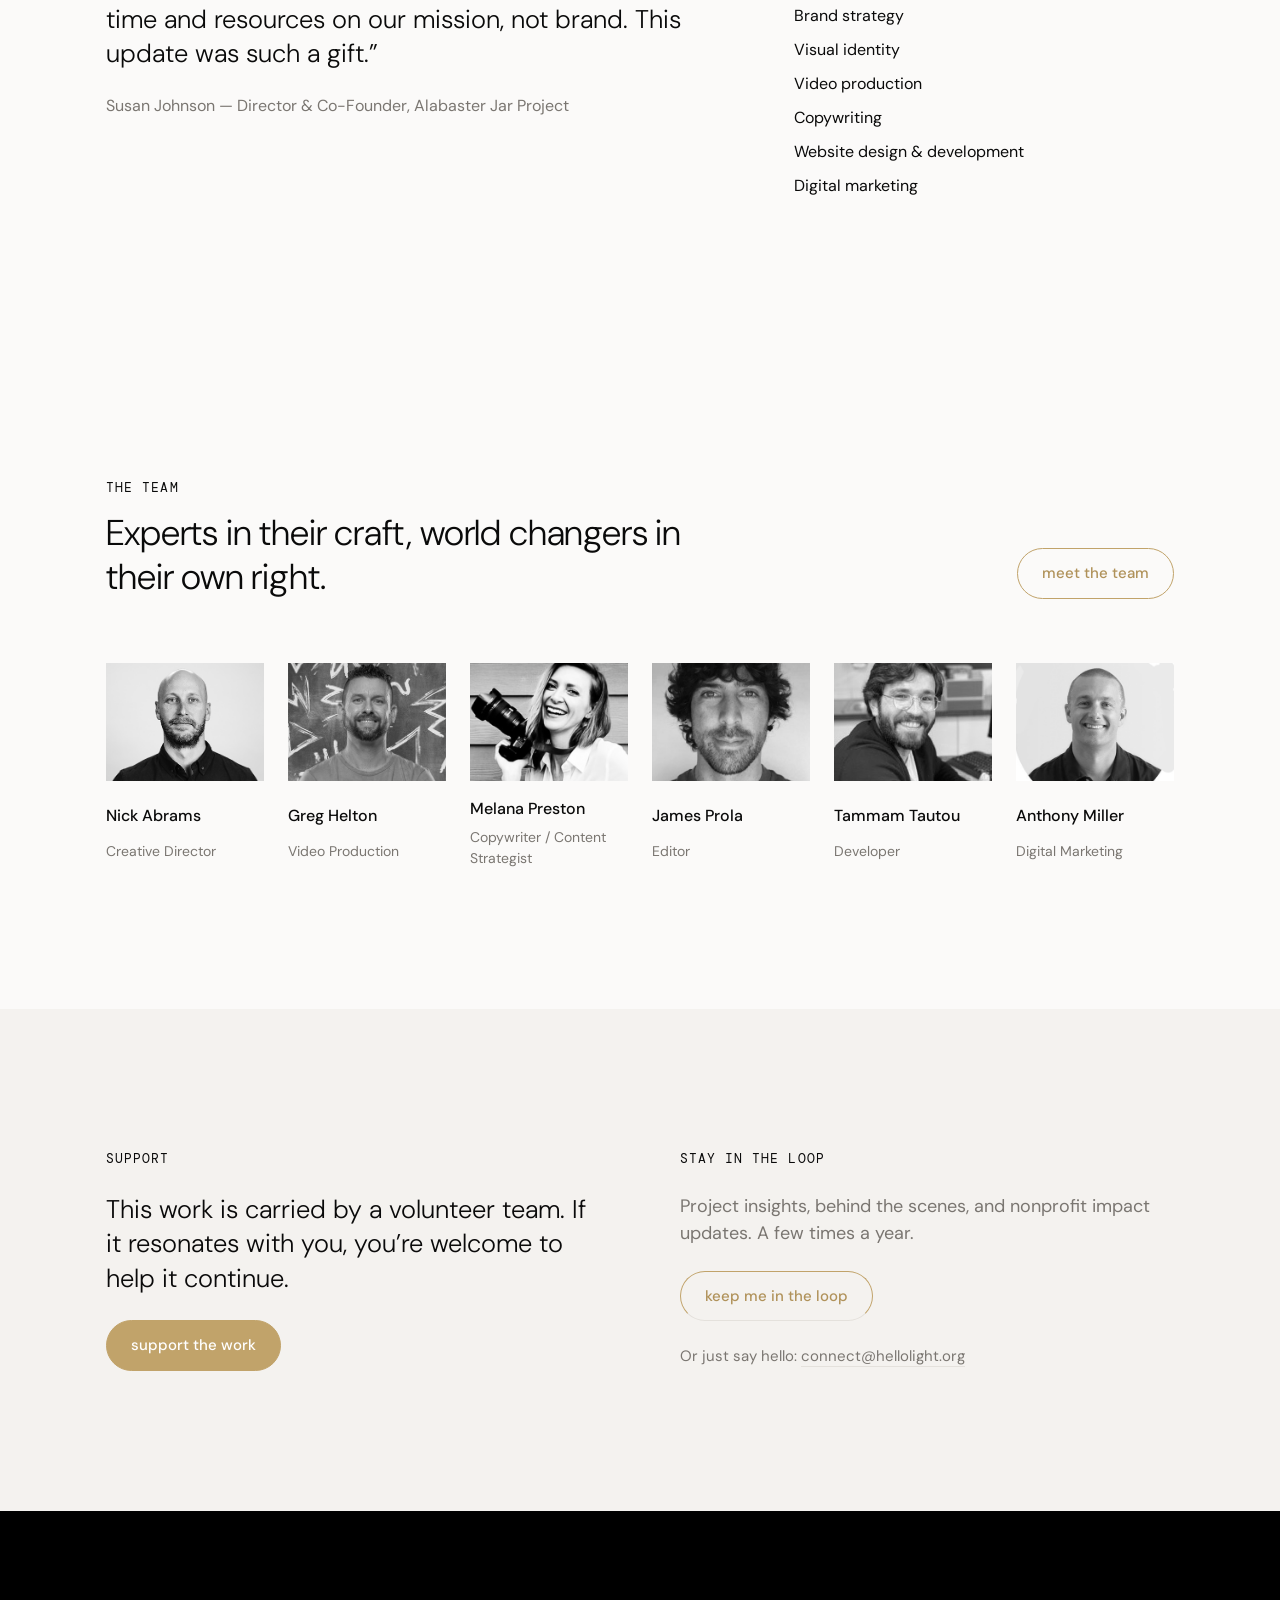
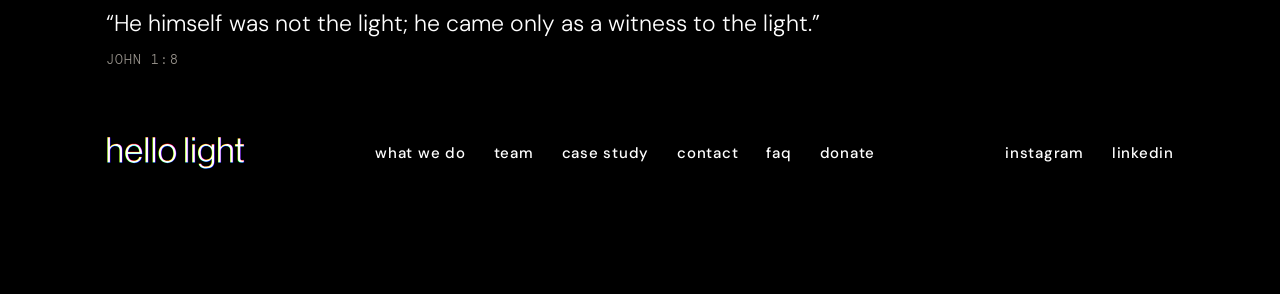
==== commit 2ce641e8: "Black nav, Kingdom-minded criteria, drop year references, fix duplicated nav markup Co-Authored-By: " ====
--- a/index.html
+++ b/index.html
@@ -20,7 +20,7 @@
 <body>
 
   <header class="nav" id="top">
-    <a class="mark" href="#top" aria-label="Hello Light — home"><img src="assets/home/StoS-Website.jpg" alt="" width="40" height="40"></a>
+    <a class="mark" href="#top" aria-label="Hello Light — home"><img src="assets/home/StoS-Website.jpg" alt="" width="44" height="44"></a>
     <nav class="nav__links" aria-label="Primary">
       <a href="#what-we-do">what we do</a>
       <a href="team.html">team</a>
@@ -36,19 +36,6 @@
     <a href="case-study.html">case study</a>
     <a href="#contact">contact</a>
     <a href="donate.html" class="gold">donate</a>
-  </nav>
-    <a class="nav__donate" href="#support">donate <span>(tax deductible)</span></a>
-    <button class="nav__toggle" aria-label="Menu" aria-expanded="false" aria-controls="mobile-menu">
-      <span></span><span></span>
-    </button>
-  </header>
-
-  <nav class="mobile-menu" id="mobile-menu" aria-label="Mobile">
-    <a href="#what-we-do">what we do</a>
-    <a href="team.html">team</a>
-    <a href="case-study.html">case study</a>
-    <a href="#contact">contact</a>
-    <a href="#support" class="gold">donate</a>
   </nav>
 
   <main>
@@ -69,7 +56,7 @@
       <div class="what__left">
         <p class="eyebrow">what we do</p>
         <h2>One nonprofit each year. A full creative partnership, given freely.</h2>
-        <p class="muted">We look for organizations that are small, under-resourced, and eager to grow — 501(c)(3) or fiscally sponsored — with a clear mission and a story worth telling well.</p>
+        <p class="muted">We look for organizations that are Kingdom minded, with a clear, focused, and compelling mission — 501(c)(3) or fiscally sponsored — and an underdog: small, scrappy, eager, and underfunded.</p>
       </div>
       <ol class="services">
         <li><span>01</span>Brand strategy &amp; storytelling</li>
--- a/styles.css
+++ b/styles.css
@@ -65,7 +65,7 @@
 .wordmark img { height: 22px; width: auto; display: block; }
 .wordmark--light { color: #fff; }
 .mark { display: inline-flex; }
-.mark img { width: 40px; height: 40px; border-radius: 50%; display: block; transition: transform .4s ease; }
+.mark img { width: 44px; height: 44px; display: block; transition: transform .4s ease; }
 .mark:hover img { transform: rotate(120deg); }
 
 /* ---------- buttons ---------- */
@@ -94,8 +94,7 @@
   position: sticky; top: 0; z-index: 20;
   display: flex; align-items: center; justify-content: space-between;
   padding-top: 28px; padding-bottom: 28px;
-  background: color-mix(in srgb, var(--bg) 86%, transparent);
-  backdrop-filter: blur(10px); -webkit-backdrop-filter: blur(10px);
+  background: #000; color: #fff;
   transition: padding .3s ease;
 }
 .nav.is-scrolled { padding-top: 16px; padding-bottom: 16px; }
@@ -110,23 +109,23 @@
   transition: transform .3s ease;
 }
 .nav__links a:hover::after, .footer__links a:hover::after, .footer__social a:hover::after { transform: scaleX(1); }
-.nav__donate { color: var(--gold-deep); }
+.nav__donate { color: var(--gold); }
 .nav__donate span { font-weight: 400; }
 .nav__toggle {
   display: none; background: none; border: 0; padding: 8px; cursor: pointer;
   width: 40px; height: 40px; flex-direction: column; justify-content: center; gap: 6px;
 }
-.nav__toggle span { display: block; height: 1px; background: var(--ink); transition: transform .3s ease, opacity .3s ease; }
+.nav__toggle span { display: block; height: 1px; background: #fff; transition: transform .3s ease, opacity .3s ease; }
 .nav__toggle[aria-expanded="true"] span:first-child { transform: translateY(3.5px) rotate(45deg); }
 .nav__toggle[aria-expanded="true"] span:last-child { transform: translateY(-3.5px) rotate(-45deg); }
 .mobile-menu {
   display: none; flex-direction: column; gap: 24px;
   padding: 24px var(--pad) 40px;
-  background: var(--bg); border-bottom: 1px solid var(--line);
+  background: #000; color: #fff;
   font-weight: 300; font-size: 28px;
 }
 .mobile-menu.is-open { display: flex; }
-.mobile-menu .gold { color: var(--gold-deep); }
+.mobile-menu .gold { color: var(--gold); }
 
 /* hero */
 .hero {
